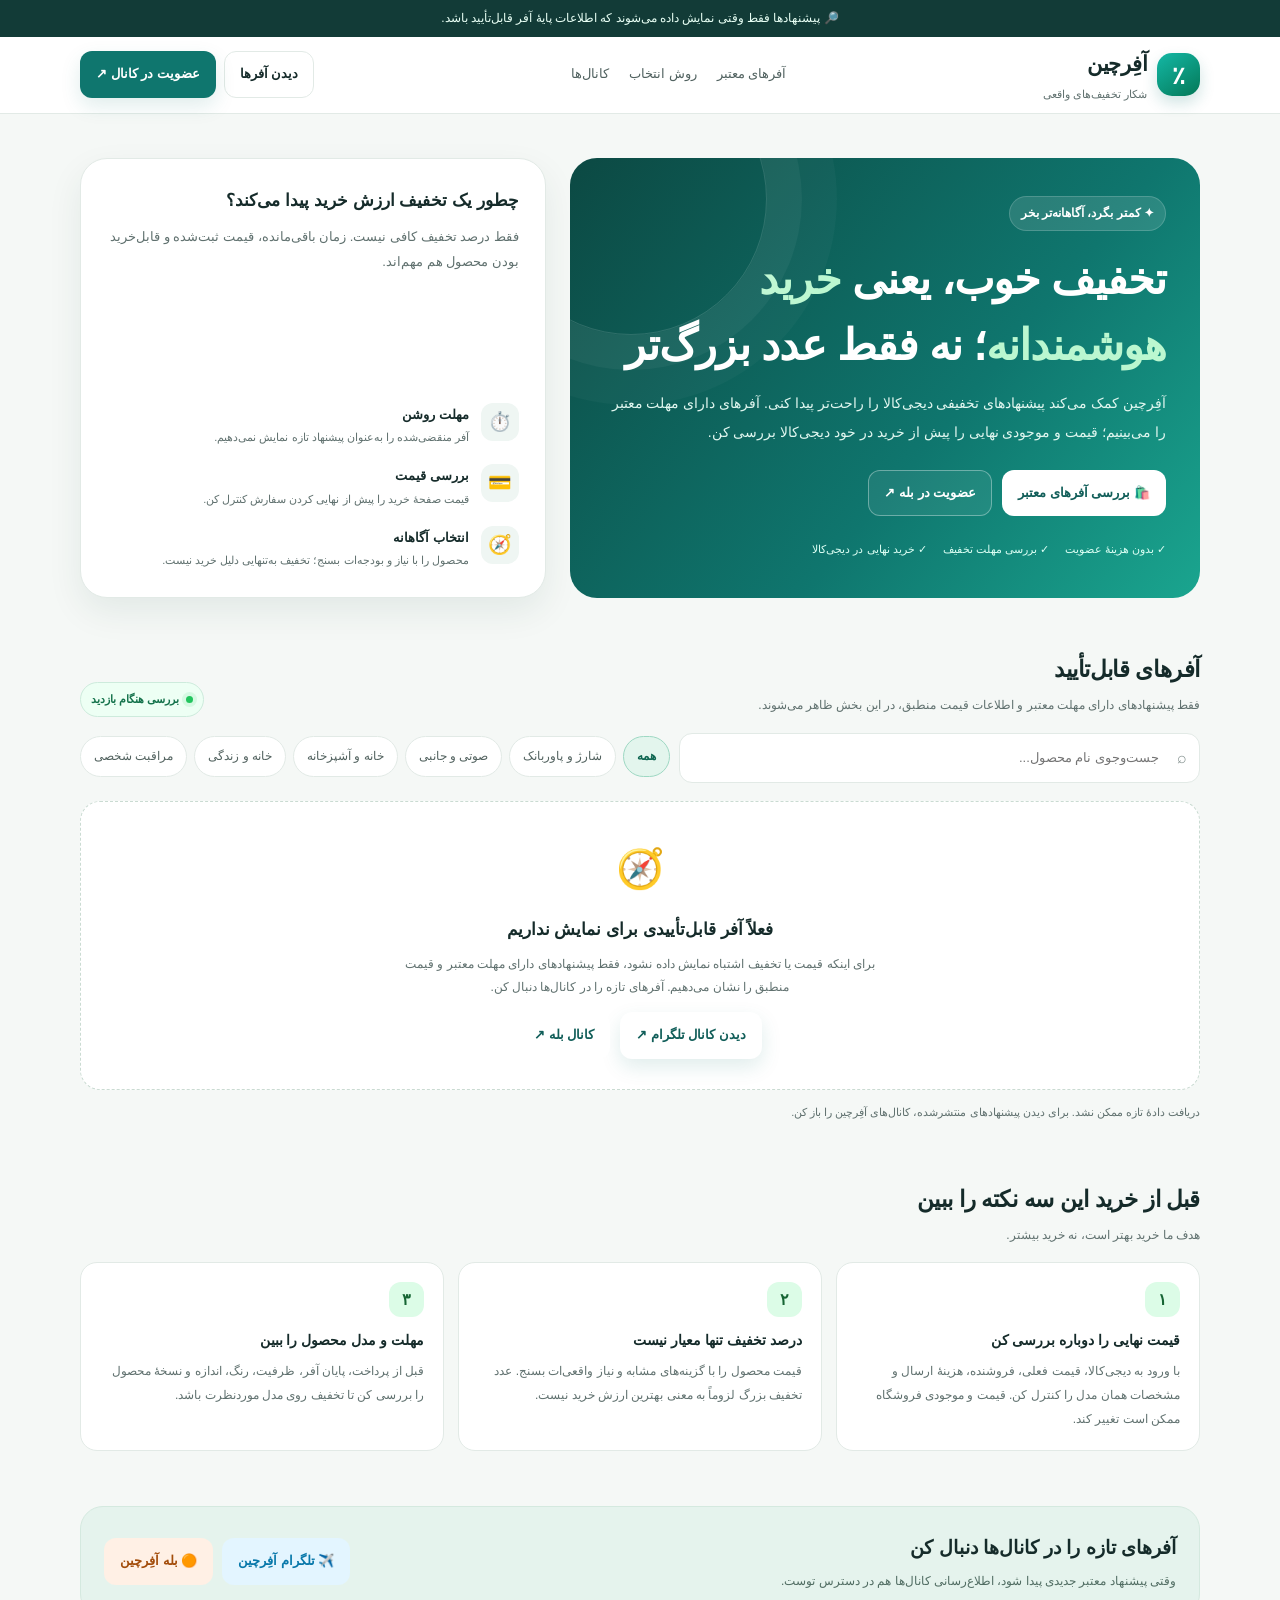
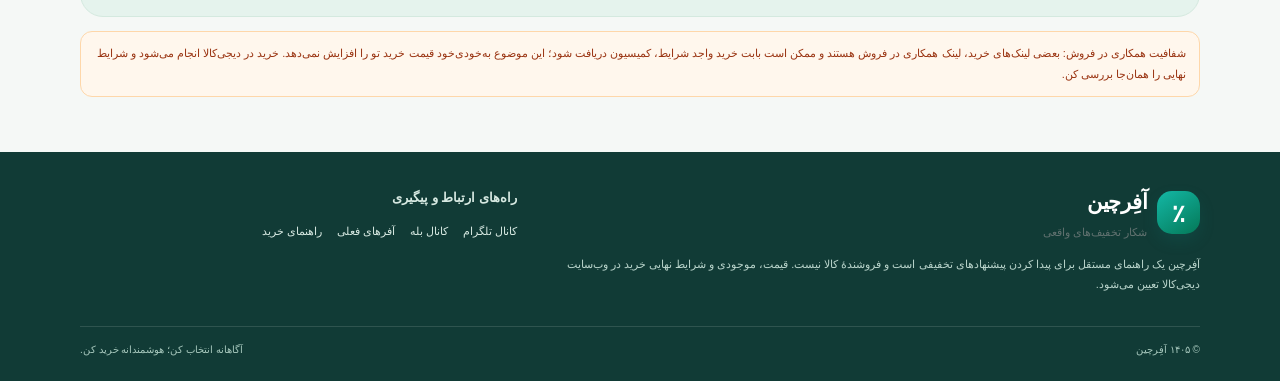
==== website/index.html @ 85b41092 "Create responsive Persian OfferChin affiliate website" ====
<!doctype html>
<html lang="fa" dir="rtl">
<head>
  <meta charset="utf-8">
  <meta name="viewport" content="width=device-width, initial-scale=1">
  <meta name="theme-color" content="#0f766e">
  <meta name="description" content="آفِرچین؛ شکار تخفیف‌های واقعی دیجی‌کالا. آفرهای دارای مهلت معتبر را بررسی کنید و قبل از خرید، قیمت و شرایط نهایی را ببینید.">
  <meta name="robots" content="index,follow,max-image-preview:large">
  <title>آفِرچین | شکار تخفیف‌های واقعی</title>
  <style>
    :root{--ink:#152b2a;--muted:#60716f;--brand:#0f766e;--brand-dark:#115e59;--mint:#dcfce7;--paper:#f5f8f6;--card:#fff;--line:#e2eae6;--orange:#f97316;--soft:#eff6f3;--shadow:0 14px 35px rgba(17,58,51,.08)}
    *{box-sizing:border-box}
    html{scroll-behavior:smooth}
    body{margin:0;background:var(--paper);color:var(--ink);font-family:Tahoma,"Segoe UI",Arial,sans-serif;line-height:1.9}
    a{color:inherit;text-decoration:none}
    button,input{font:inherit}
    .wrap{width:min(1120px,calc(100% - 32px));margin-inline:auto}
    .topline{background:#123b37;color:#e8fff5;font-size:12px;text-align:center;padding:7px 12px}
    header{background:rgba(255,255,255,.94);border-bottom:1px solid var(--line);position:sticky;top:0;z-index:20;backdrop-filter:blur(12px)}
    .nav{min-height:76px;display:flex;align-items:center;justify-content:space-between;gap:18px}
    .brand{display:flex;align-items:center;gap:10px;font-weight:900;font-size:21px;letter-spacing:-.5px}
    .brandmark{height:43px;width:43px;border-radius:15px;background:linear-gradient(145deg,#14b8a6,#047857);display:grid;place-items:center;color:white;font-size:24px;box-shadow:0 7px 15px #0f766e32}
    .brand small{display:block;color:var(--muted);font-size:11px;font-weight:500;letter-spacing:0}
    .navlinks{display:flex;align-items:center;gap:20px;color:#516260;font-size:13px}
    .navlinks a:hover{color:var(--brand)}
    .nav-actions{display:flex;gap:8px}
    .btn{display:inline-flex;align-items:center;justify-content:center;gap:8px;border:1px solid transparent;border-radius:12px;padding:10px 15px;font-weight:800;font-size:13px;cursor:pointer;transition:transform .15s,box-shadow .15s}
    .btn:hover{transform:translateY(-1px)}
    .btn-primary{background:var(--brand);color:#fff;box-shadow:0 8px 20px #0f766e21}
    .btn-primary:hover{background:var(--brand-dark)}
    .btn-light{background:#fff;border-color:var(--line);color:var(--ink)}
    .btn-telegram{background:#e3f5ff;color:#0878aa}
    .btn-bale{background:#fff0e5;color:#a34c0a}
    .hero{padding:44px 0 30px}
    .hero-grid{display:grid;grid-template-columns:1.15fr .85fr;gap:24px;align-items:stretch}
    .hero-main{position:relative;overflow:hidden;background:linear-gradient(130deg,#0c4943,#0f766e 60%,#1aa58f);border-radius:27px;color:white;padding:38px 34px;min-height:330px}
    .hero-main:after{content:"";position:absolute;width:270px;height:270px;border:1px solid #ffffff24;border-radius:50%;left:-75px;top:-95px;box-shadow:0 0 0 35px #ffffff0b,0 0 0 70px #ffffff07}
    .eyebrow{display:inline-flex;align-items:center;gap:7px;font-size:12px;font-weight:800;background:#ffffff1e;border:1px solid #ffffff2b;padding:5px 11px;border-radius:999px}
    h1{font-size:clamp(27px,4vw,43px);line-height:1.55;margin:15px 0 10px;letter-spacing:-1px;max-width:630px}
    .hero-main p{margin:0;max-width:560px;color:#e1f7f0;font-size:14px;line-height:2.1}
    .hero-buttons{display:flex;gap:10px;flex-wrap:wrap;margin-top:22px}
    .hero-buttons .btn{background:#fff;color:var(--brand-dark)}
    .hero-buttons .btn-outline{background:#ffffff12;color:white;border-color:#ffffff58}
    .hero-points{display:flex;flex-wrap:wrap;gap:16px;margin-top:23px;font-size:11px;color:#dcfff4}
    .hero-points span{display:flex;align-items:center;gap:5px}
    .side-panel{background:#fff;border:1px solid var(--line);border-radius:27px;padding:26px;display:flex;flex-direction:column;justify-content:space-between;box-shadow:var(--shadow)}
    .side-panel h2{font-size:17px;margin:0 0 8px}
    .side-panel p{color:var(--muted);font-size:13px;margin:0}
    .trust-list{display:grid;gap:16px;margin-top:24px}
    .trust-item{display:flex;gap:12px;align-items:flex-start}
    .trust-icon{height:38px;width:38px;flex:0 0 38px;border-radius:12px;background:var(--soft);display:grid;place-items:center;font-size:19px}
    .trust-item b{font-size:13px;display:block}
    .trust-item small{display:block;color:var(--muted);font-size:11px;margin-top:1px;line-height:1.8}
    .section{padding:20px 0 35px}
    .section-head{display:flex;align-items:end;justify-content:space-between;gap:14px;margin-bottom:16px}
    .section-head h2{font-size:23px;letter-spacing:-.4px;margin:0}
    .section-head p{margin:2px 0 0;color:var(--muted);font-size:12px}
    .live-pill{display:inline-flex;align-items:center;gap:7px;border:1px solid #cdebdc;background:#edfff4;color:#14724b;border-radius:999px;padding:6px 10px;font-size:11px;font-weight:800;white-space:nowrap}
    .dot{height:7px;width:7px;background:#22c55e;border-radius:50%;box-shadow:0 0 0 4px #22c55e1c}
    .filterbar{display:flex;gap:9px;align-items:center;margin-bottom:18px;flex-wrap:wrap}
    .searchbox{flex:1;min-width:200px;position:relative}
    .searchbox span{position:absolute;right:13px;top:50%;transform:translateY(-50%);color:#84918f}
    .searchbox input{width:100%;border:1px solid var(--line);background:white;border-radius:13px;padding:12px 40px 12px 12px;outline:none;font-size:13px}
    .searchbox input:focus{border-color:#65b9a6;box-shadow:0 0 0 3px #0f766e10}
    .filters{display:flex;gap:7px;overflow:auto;padding-bottom:3px}
    .chip{white-space:nowrap;background:#fff;border:1px solid var(--line);border-radius:999px;padding:8px 13px;font-size:12px;color:#52625f;cursor:pointer}
    .chip.active,.chip:hover{background:#e3f5ed;border-color:#9ed8c3;color:#0f6651;font-weight:800}
    .grid{display:grid;grid-template-columns:repeat(3,minmax(0,1fr));gap:16px}
    .product{background:#fff;border:1px solid var(--line);border-radius:19px;overflow:hidden;box-shadow:0 4px 16px #183b3310;display:flex;flex-direction:column;min-width:0;transition:transform .18s,box-shadow .18s}
    .product:hover{transform:translateY(-3px);box-shadow:var(--shadow)}
    .product-media{height:190px;background:linear-gradient(145deg,#f7fbf8,#edf4f1);position:relative;display:grid;place-items:center;padding:14px}
    .product-media img{width:100%;height:100%;object-fit:contain;mix-blend-mode:multiply}
    .fallback-art{font-size:56px;opacity:.7}
    .discount{position:absolute;top:12px;right:12px;background:#dc2626;color:#fff;border-radius:9px;padding:3px 9px;font-size:12px;font-weight:900}
    .time-badge{position:absolute;left:10px;top:10px;background:#fff;border:1px solid #e6eee9;border-radius:9px;padding:3px 7px;color:#55645f;font-size:10px}
    .product-body{padding:15px;display:flex;flex-direction:column;gap:8px;flex:1}
    .category-label{font-size:10px;color:#187b61;font-weight:800}
    .product-title{font-size:13px;line-height:1.9;font-weight:800;display:-webkit-box;-webkit-line-clamp:2;-webkit-box-orient:vertical;overflow:hidden;min-height:48px}
    .prices{display:flex;align-items:baseline;gap:9px;flex-wrap:wrap}
    .current{font-size:18px;font-weight:900;color:#087f5b}
    .currency{font-size:10px;color:var(--muted);font-weight:500}
    .original{font-size:11px;color:#95a09d;text-decoration:line-through}
    .save-line{font-size:11px;color:#c2410c;font-weight:800}
    .product-footer{margin-top:auto;padding-top:8px}
    .product-footer .btn{width:100%;font-size:12px;padding:10px}
    .empty{background:#fff;border:1px dashed #cadbd2;border-radius:20px;padding:30px;text-align:center}
    .empty-icon{font-size:39px}
    .empty h3{font-size:17px;margin:7px 0}
    .empty p{color:var(--muted);font-size:12px;max-width:490px;margin:0 auto 14px}
    .status{color:var(--muted);font-size:11px;margin-top:12px;min-height:20px}
    .guides{display:grid;grid-template-columns:repeat(3,minmax(0,1fr));gap:14px}
    .guide{border:1px solid var(--line);background:#fff;border-radius:17px;padding:19px}
    .guide .number{width:35px;height:35px;border-radius:12px;display:grid;place-items:center;background:var(--mint);color:#166534;font-weight:900}
    .guide h3{font-size:14px;margin:10px 0 5px}
    .guide p{font-size:12px;color:var(--muted);margin:0;line-height:2}
    .channels{background:#e5f3ed;border:1px solid #d4e9df;border-radius:23px;padding:23px;display:flex;align-items:center;justify-content:space-between;gap:18px}
    .channels h2{font-size:19px;margin:0}
    .channels p{font-size:12px;color:#516d63;margin:4px 0 0}
    .channel-buttons{display:flex;gap:9px;flex-wrap:wrap}
    footer{margin-top:20px;background:#113b36;color:#d7e9e2;padding:30px 0 22px}
    .footer-grid{display:grid;grid-template-columns:1.2fr .8fr;gap:28px}
    footer .brand{color:white}
    footer p{font-size:11px;color:#b9d4cb;max-width:640px}
    .footer-links{display:flex;flex-wrap:wrap;gap:15px;font-size:11px;color:#d7e9e2}
    .copyright{border-top:1px solid #ffffff20;margin-top:20px;padding-top:13px;color:#a7c8bd;font-size:10px;display:flex;justify-content:space-between;gap:12px;flex-wrap:wrap}
    .disclosure{background:#fff7ed;border:1px solid #fed7aa;color:#9a3412;border-radius:12px;padding:11px 13px;font-size:11px;line-height:1.9;margin-top:14px}
    .skeleton{height:320px;border-radius:19px;background:linear-gradient(100deg,#edf2ef 25%,#f8fbf9 40%,#edf2ef 55%);background-size:200% 100%;animation:shine 1.5s infinite}
    @keyframes shine{to{background-position-x:-200%}}
    @media(max-width:860px){.hero-grid{grid-template-columns:1fr}.hero-main{min-height:300px}.side-panel{padding:21px}.trust-list{grid-template-columns:repeat(3,minmax(0,1fr));gap:12px}.trust-item{display:block}.trust-icon{margin-bottom:8px}.grid{grid-template-columns:repeat(2,minmax(0,1fr))}.navlinks{display:none}}
    @media(max-width:560px){.wrap{width:min(100% - 22px,1120px)}.topline{font-size:10px}.nav{min-height:65px}.brand{font-size:18px}.brandmark{height:39px;width:39px}.nav-actions .btn{padding:8px 10px;font-size:11px}.nav-actions .btn-light{display:none}.hero{padding-top:17px}.hero-main{padding:25px 20px;border-radius:22px;min-height:0}.hero-main h1{font-size:28px}.hero-main p{font-size:12px}.hero-points{gap:8px;font-size:10px}.side-panel{border-radius:22px}.trust-list{grid-template-columns:1fr}.trust-item{display:flex}.trust-icon{margin:0}.section{padding:15px 0 25px}.section-head{align-items:flex-start;flex-direction:column}.section-head h2{font-size:20px}.grid{gap:10px}.product{border-radius:15px}.product-media{height:140px;padding:10px}.product-body{padding:11px;gap:6px}.product-title{font-size:11px;min-height:43px}.current{font-size:15px}.original{font-size:10px}.time-badge{font-size:9px}.discount{font-size:10px;top:8px;right:8px}.product-footer .btn{font-size:10px;padding:9px 5px}.guides{grid-template-columns:1fr}.guide{padding:15px}.channels{padding:18px;align-items:flex-start;flex-direction:column}.channel-buttons{width:100%}.channel-buttons .btn{flex:1}.footer-grid{grid-template-columns:1fr;gap:12px}}
    @media(prefers-reduced-motion:reduce){*,*::before,*::after{scroll-behavior:auto!important;animation:none!important;transition:none!important}}
  </style>
</head>
<body>
  <div class="topline">🔎 پیشنهادها فقط وقتی نمایش داده می‌شوند که اطلاعات پایهٔ آفر قابل‌تأیید باشد.</div>
  <header>
    <div class="wrap nav">
      <a class="brand" href="#" aria-label="آفرچین، صفحه اصلی">
        <span class="brandmark">٪</span>
        <span>آفِرچین<small>شکار تخفیف‌های واقعی</small></span>
      </a>
      <nav class="navlinks" aria-label="ناوبری اصلی">
        <a href="#offers">آفرهای معتبر</a>
        <a href="#how">روش انتخاب</a>
        <a href="#channels">کانال‌ها</a>
      </nav>
      <div class="nav-actions">
        <a class="btn btn-light" href="#offers">دیدن آفرها</a>
        <a class="btn btn-primary" href="https://t.me/OfferChin" target="_blank" rel="noopener noreferrer">عضویت در کانال ↗</a>
      </div>
    </div>
  </header>

  <main>
    <section class="hero">
      <div class="wrap hero-grid">
        <div class="hero-main">
          <span class="eyebrow">✦ کمتر بگرد، آگاهانه‌تر بخر</span>
          <h1>تخفیف خوب، یعنی <span style="color:#bbf7d0">خرید هوشمندانه</span>؛ نه فقط عدد بزرگ‌تر</h1>
          <p>آفِرچین کمک می‌کند پیشنهادهای تخفیفی دیجی‌کالا را راحت‌تر پیدا کنی. آفرهای دارای مهلت معتبر را می‌بینیم؛ قیمت و موجودی نهایی را پیش از خرید در خود دیجی‌کالا بررسی کن.</p>
          <div class="hero-buttons">
            <a class="btn" href="#offers">🛍️ بررسی آفرهای معتبر</a>
            <a class="btn btn-outline" href="https://ble.ir/OfferChin" target="_blank" rel="noopener noreferrer">عضویت در بله ↗</a>
          </div>
          <div class="hero-points">
            <span>✓ بدون هزینهٔ عضویت</span>
            <span>✓ بررسی مهلت تخفیف</span>
            <span>✓ خرید نهایی در دیجی‌کالا</span>
          </div>
        </div>
        <aside class="side-panel">
          <div>
            <h2>چطور یک تخفیف ارزش خرید پیدا می‌کند؟</h2>
            <p>فقط درصد تخفیف کافی نیست. زمان باقی‌مانده، قیمت ثبت‌شده و قابل‌خرید بودن محصول هم مهم‌اند.</p>
          </div>
          <div class="trust-list">
            <div class="trust-item">
              <div class="trust-icon">⏱️</div>
              <div><b>مهلت روشن</b><small>آفر منقضی‌شده را به‌عنوان پیشنهاد تازه نمایش نمی‌دهیم.</small></div>
            </div>
            <div class="trust-item">
              <div class="trust-icon">💳</div>
              <div><b>بررسی قیمت</b><small>قیمت صفحهٔ خرید را پیش از نهایی کردن سفارش کنترل کن.</small></div>
            </div>
            <div class="trust-item">
              <div class="trust-icon">🧭</div>
              <div><b>انتخاب آگاهانه</b><small>محصول را با نیاز و بودجه‌ات بسنج؛ تخفیف به‌تنهایی دلیل خرید نیست.</small></div>
            </div>
          </div>
        </aside>
      </div>
    </section>

    <section class="section" id="offers">
      <div class="wrap">
        <div class="section-head">
          <div>
            <h2>آفرهای قابل‌تأیید</h2>
            <p>فقط پیشنهادهای دارای مهلت معتبر و اطلاعات قیمت منطبق، در این بخش ظاهر می‌شوند.</p>
          </div>
          <span class="live-pill"><span class="dot"></span> بررسی هنگام بازدید</span>
        </div>
        <div class="filterbar">
          <label class="searchbox"><span>⌕</span><input id="search" type="search" placeholder="جست‌وجوی نام محصول..." aria-label="جست‌وجوی محصول"></label>
          <div class="filters" aria-label="دسته‌بندی محصولات">
            <button class="chip active" data-category="all">همه</button>
            <button class="chip" data-category="power_backup">شارژ و پاوربانک</button>
            <button class="chip" data-category="audio_wearables">صوتی و جانبی</button>
            <button class="chip" data-category="home_kitchen">خانه و آشپزخانه</button>
            <button class="chip" data-category="home_living">خانه و زندگی</button>
            <button class="chip" data-category="personal_care">مراقبت شخصی</button>
          </div>
        </div>
        <div id="offer-grid" class="grid" aria-live="polite">
          <div class="skeleton"></div><div class="skeleton"></div><div class="skeleton"></div>
        </div>
        <div class="status" id="status">در حال بررسی مهلت تخفیف و انطباق قیمت‌ها…</div>
      </div>
    </section>

    <section class="section" id="how">
      <div class="wrap">
        <div class="section-head">
          <div><h2>قبل از خرید این سه نکته را ببین</h2><p>هدف ما خرید بهتر است، نه خرید بیشتر.</p></div>
        </div>
        <div class="guides">
          <article class="guide">
            <div class="number">۱</div>
            <h3>قیمت نهایی را دوباره بررسی کن</h3>
            <p>با ورود به دیجی‌کالا، قیمت فعلی، فروشنده، هزینهٔ ارسال و مشخصات همان مدل را کنترل کن. قیمت و موجودی فروشگاه ممکن است تغییر کند.</p>
          </article>
          <article class="guide">
            <div class="number">۲</div>
            <h3>درصد تخفیف تنها معیار نیست</h3>
            <p>قیمت محصول را با گزینه‌های مشابه و نیاز واقعی‌ات بسنج. عدد تخفیف بزرگ لزوماً به معنی بهترین ارزش خرید نیست.</p>
          </article>
          <article class="guide">
            <div class="number">۳</div>
            <h3>مهلت و مدل محصول را ببین</h3>
            <p>قبل از پرداخت، پایان آفر، ظرفیت، رنگ، اندازه و نسخهٔ محصول را بررسی کن تا تخفیف روی مدل موردنظرت باشد.</p>
          </article>
        </div>
      </div>
    </section>

    <section class="section" id="channels">
      <div class="wrap">
        <div class="channels">
          <div>
            <h2>آفرهای تازه را در کانال‌ها دنبال کن</h2>
            <p>وقتی پیشنهاد معتبر جدیدی پیدا شود، اطلاع‌رسانی کانال‌ها هم در دسترس توست.</p>
          </div>
          <div class="channel-buttons">
            <a class="btn btn-telegram" href="https://t.me/OfferChin" target="_blank" rel="noopener noreferrer">✈️ تلگرام آفِرچین</a>
            <a class="btn btn-bale" href="https://ble.ir/OfferChin" target="_blank" rel="noopener noreferrer">🟠 بله آفِرچین</a>
          </div>
        </div>
        <div class="disclosure">شفافیت همکاری در فروش: بعضی لینک‌های خرید، لینک همکاری در فروش هستند و ممکن است بابت خرید واجد شرایط، کمیسیون دریافت شود؛ این موضوع به‌خودی‌خود قیمت خرید تو را افزایش نمی‌دهد. خرید در دیجی‌کالا انجام می‌شود و شرایط نهایی را همان‌جا بررسی کن.</div>
      </div>
    </section>
  </main>

  <footer>
    <div class="wrap">
      <div class="footer-grid">
        <div>
          <a class="brand" href="#"><span class="brandmark">٪</span><span>آفِرچین<small>شکار تخفیف‌های واقعی</small></span></a>
          <p>آفِرچین یک راهنمای مستقل برای پیدا کردن پیشنهادهای تخفیفی است و فروشندهٔ کالا نیست. قیمت، موجودی و شرایط نهایی خرید در وب‌سایت دیجی‌کالا تعیین می‌شود.</p>
        </div>
        <div>
          <b style="font-size:13px">راه‌های ارتباط و پیگیری</b>
          <div class="footer-links" style="margin-top:9px">
            <a href="https://t.me/OfferChin" target="_blank" rel="noopener noreferrer">کانال تلگرام</a>
            <a href="https://ble.ir/OfferChin" target="_blank" rel="noopener noreferrer">کانال بله</a>
            <a href="#offers">آفرهای فعلی</a>
            <a href="#how">راهنمای خرید</a>
          </div>
        </div>
      </div>
      <div class="copyright"><span>© <span id="year"></span> آفِرچین</span><span>آگاهانه انتخاب کن؛ هوشمندانه خرید کن.</span></div>
    </div>
  </footer>

  <script>
    (function(){
      "use strict";
      var STATE_URL = "https://raw.githubusercontent.com/Mehran0960/ai_news_bot/main/affilio_radar/state.json";
      var CANDIDATES_URL = "https://raw.githubusercontent.com/Mehran0960/ai_news_bot/main/affilio_radar/candidates.json";
      var TRACKER = "https://affiliate-deal-radar.m-hoseyni-6966.workers.dev";
      var categories = {
        power_backup:"شارژ و پاوربانک",
        audio_wearables:"صوتی و جانبی",
        home_kitchen:"خانه و آشپزخانه",
        home_living:"خانه و زندگی",
        personal_care:"مراقبت شخصی",
        other:"پیشنهاد منتخب"
      };
      var bannedTitle = /(قرص|کپسول|دارو|دارویی|مکمل|ویتامین|زینک|منیزیم|کلسیم|شربت|قطره خوراکی|پروتئین وی|امگا\s*۳|امگا-?3|ال-?کارنیتین|داروخانه)/i;
      var allOffers = [];
      var selectedCategory = "all";
      var query = "";
      var grid = document.getElementById("offer-grid");
      var status = document.getElementById("status");
      document.getElementById("year").textContent = new Intl.DateTimeFormat("fa-IR",{year:"numeric"}).format(new Date());

      function num(value){return Number(value || 0);}
      function money(value){return new Intl.NumberFormat("fa-IR",{maximumFractionDigits:0}).format(num(value));}
      function parseTime(value){var d = value ? new Date(value) : null; return d && !isNaN(d.getTime()) ? d : null;}
      function samePrice(candidate, saved){
        return num(candidate.current_price) === num(saved.posted_current_price)
          && num(candidate.original_price) === num(saved.posted_original_price)
          && num(candidate.discount_percent) === num(saved.posted_discount_percent);
      }
      function isCurrent(saved, now){
        var expires = parseTime(saved.expires_at);
        if(!expires || expires.getTime() <= now + 120000) return false;
        if(saved.expiry_status !== "tracked" || saved.expiry_source !== "digikala_live_deals_feed") return false;
        if(saved.expired_deleted_at || saved.deadline_unavailable_deleted_at || saved.bale_deadline_unavailable_deleted_at) return false;
        var ds = saved.delivery_status || {};
        return ds.telegram === "sent" || ds.bale === "sent";
      }
      function trackedUrl(id, affiliateUrl){
        return TRACKER + "/p/" + encodeURIComponent(id) + "?u=" + encodeURIComponent(affiliateUrl);
      }
      function imageOrEmoji(product){
        if(product.image_url) return '<img src="' + escapeHtml(product.image_url) + '" alt="" loading="lazy" referrerpolicy="no-referrer" onerror="this.style.display=\'none\';this.nextElementSibling.style.display=\'block\'"><span class="fallback-art" style="display:none">🛍️</span>';
        return '<span class="fallback-art">🛍️</span>';
      }
      function escapeHtml(value){
        return String(value == null ? "" : value).replace(/[&<>"']/g,function(ch){return {"&":"&amp;","<":"&lt;",">":"&gt;",'"':"&quot;","'":"&#39;"}[ch];});
      }
      function render(){
        var offers = allOffers.filter(function(o){
          var matchesCategory = selectedCategory === "all" || o.category === selectedCategory;
          var matchesQuery = !query || o.title.toLowerCase().indexOf(query.toLowerCase()) >= 0;
          return matchesCategory && matchesQuery;
        });
        if(!offers.length){
          grid.innerHTML = '<div class="empty" style="grid-column:1/-1"><div class="empty-icon">🧭</div><h3>' + (allOffers.length ? 'در این دسته آفر قابل‌تأییدی نداریم' : 'فعلاً آفر قابل‌تأییدی برای نمایش نداریم') + '</h3><p>برای اینکه قیمت یا تخفیف اشتباه نمایش داده نشود، فقط پیشنهادهای دارای مهلت معتبر و قیمت منطبق را نشان می‌دهیم. آفرهای تازه را در کانال‌ها دنبال کن.</p><div class="hero-buttons" style="justify-content:center;margin-top:8px"><a class="btn btn-primary" href="https://t.me/OfferChin" target="_blank" rel="noopener noreferrer">دیدن کانال تلگرام ↗</a><a class="btn btn-bale" href="https://ble.ir/OfferChin" target="_blank" rel="noopener noreferrer">کانال بله ↗</a></div></div>';
          return;
        }
        grid.innerHTML = offers.map(function(o){
          var time = parseTime(o.expires_at);
          var dateLabel = time ? "تا " + new Intl.DateTimeFormat("fa-IR",{hour:"2-digit",minute:"2-digit"}).format(time) : "مهلت تأییدشده";
          var save = Math.max(0,num(o.original_price)-num(o.current_price));
          return '<article class="product"><div class="product-media">' + imageOrEmoji(o) + '<span class="discount">' + money(o.discount_percent) + '٪ تخفیف</span><span class="time-badge">⏱ ' + dateLabel + '</span></div><div class="product-body"><div class="category-label">' + escapeHtml(categories[o.category] || "پیشنهاد منتخب") + '</div><div class="product-title">' + escapeHtml(o.title) + '</div><div class="prices"><span class="current">' + money(o.current_price) + ' <span class="currency">تومان</span></span><span class="original">' + money(o.original_price) + ' تومان</span></div><div class="save-line">💚 صرفه‌جویی اسمی: ' + money(save) + ' تومان</div><div class="product-footer"><a class="btn btn-primary" href="' + escapeHtml(o.click_url) + '" target="_blank" rel="sponsored nofollow noopener noreferrer">بررسی قیمت و خرید ↗</a></div></div></article>';
        }).join("");
      }
      function safeProduct(saved, candidate, id, now){
        if(!candidate || !isCurrent(saved, now)) return null;
        if(!candidate.has_affiliate_link || !candidate.affiliate_url || !candidate.image_url) return null;
        if(candidate.availability !== "in_stock" || !samePrice(candidate,saved)) return null;
        if(candidate.qualifies_as_deal !== true || num(candidate.discount_percent) < 10) return null;
        if(bannedTitle.test(saved.title || candidate.title || "")) return null;
        var checked = parseTime(candidate.checked_at);
        if(!checked || now - checked.getTime() > 12*60*60*1000 || checked.getTime() > now + 5*60*1000) return null;
        if(!/^https:\/\/www\.digikala\.com\/product\/dkp-\d+\/?/i.test(candidate.affiliate_url)) return null;
        var expires = parseTime(saved.expires_at);
        return {
          id:id,
          title:saved.title || candidate.title,
          current_price:num(saved.posted_current_price),
          original_price:num(saved.posted_original_price),
          discount_percent:num(saved.posted_discount_percent),
          expires_at:expires.toISOString(),
          category:candidate.category || "other",
          image_url:candidate.image_url,
          click_url:trackedUrl(id,candidate.affiliate_url),
          ts:num(saved.ts)
        };
      }
      async function load(){
        var cacheTag = "?v=" + Math.floor(Date.now()/60000);
        try{
          var responses = await Promise.all([
            fetch(STATE_URL + cacheTag,{cache:"no-store"}),
            fetch(CANDIDATES_URL + cacheTag,{cache:"no-store"})
          ]);
          if(!responses[0].ok || !responses[1].ok) throw new Error("feed unavailable");
          var state = await responses[0].json();
          var candidateData = await responses[1].json();
          var products = Array.isArray(candidateData.products) ? candidateData.products : [];
          var byId = new Map(products.map(function(p){return [p.product_id,p];}));
          var now = Date.now();
          var items = [];
          Object.keys(state.published || {}).forEach(function(id){
            var item = safeProduct(state.published[id],byId.get(id),id,now);
            if(item) items.push(item);
          });
          items.sort(function(a,b){return b.ts-a.ts;});
          allOffers = items.slice(0,18);
          if(allOffers.length){
            status.textContent = "تعداد " + money(allOffers.length) + " آفر واجد شرایط نمایش داده می‌شود. مهلت و داده‌های پایه هنگام بازدید بررسی شده‌اند؛ قیمت نهایی را در دیجی‌کالا کنترل کن.";
          }else{
            status.textContent = "در آخرین بررسی، محصولی که همهٔ شروط اعتبار را داشته باشد یافت نشد؛ هیچ قیمت تأییدنشده‌ای نمایش داده نمی‌شود.";
          }
          render();
        }catch(e){
          allOffers = [];
          render();
          status.textContent = "دریافت دادهٔ تازه ممکن نشد. برای دیدن پیشنهادهای منتشرشده، کانال‌های آفِرچین را باز کن.";
        }
      }
      document.getElementById("search").addEventListener("input",function(event){query=event.target.value.trim();render();});
      document.querySelectorAll("[data-category]").forEach(function(button){
        button.addEventListener("click",function(){
          selectedCategory = button.getAttribute("data-category");
          document.querySelectorAll("[data-category]").forEach(function(item){item.classList.toggle("active",item===button);});
          render();
        });
      });
      load();
      window.setInterval(load,5*60*1000);
    })();
  </script>
</body>
</html>
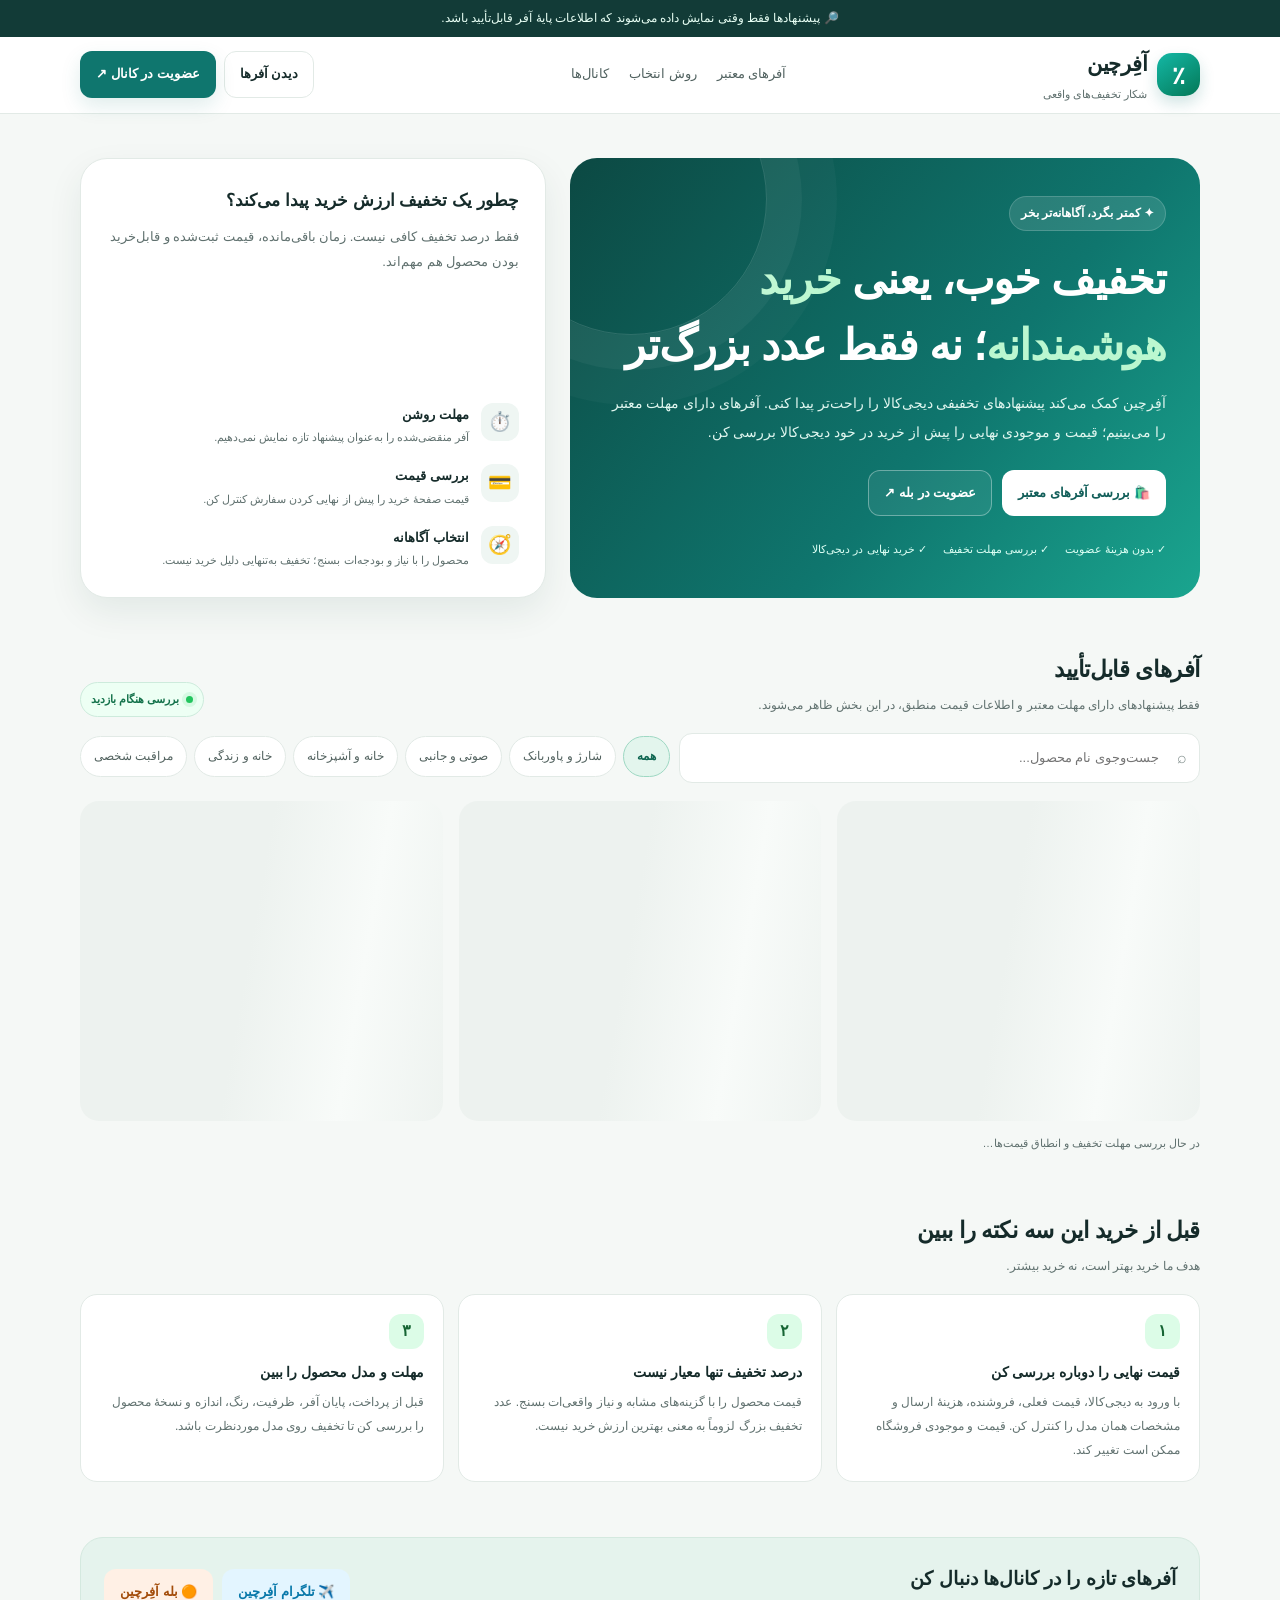
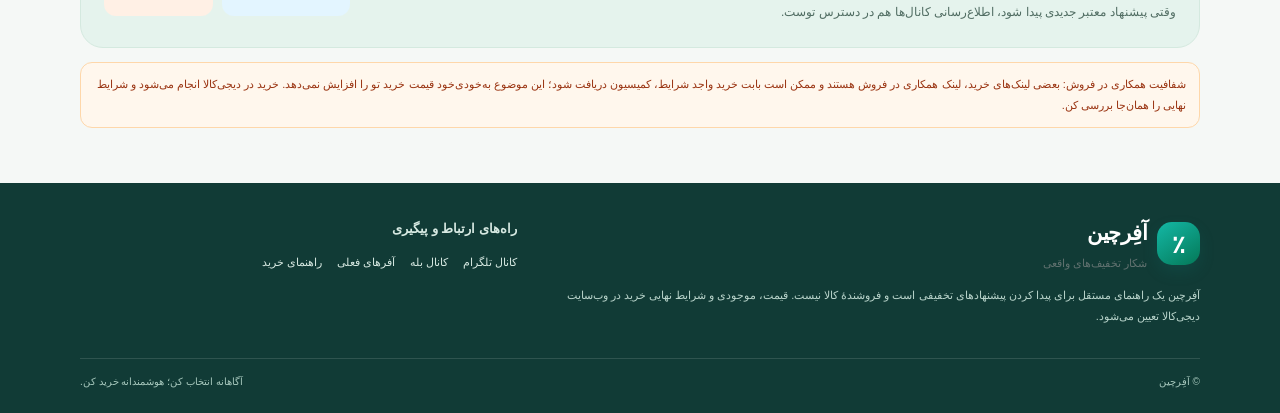
==== commit f3f76c46: "Fix image fallback handler on OfferChin site" ====
--- a/website/index.html
+++ b/website/index.html
@@ -303,7 +303,7 @@
         return TRACKER + "/p/" + encodeURIComponent(id) + "?u=" + encodeURIComponent(affiliateUrl);
       }
       function imageOrEmoji(product){
-        if(product.image_url) return '<img src="' + escapeHtml(product.image_url) + '" alt="" loading="lazy" referrerpolicy="no-referrer" onerror="this.style.display=\'none\';this.nextElementSibling.style.display=\'block\'"><span class="fallback-art" style="display:none">🛍️</span>';
+        if(product.image_url) return '<img src="' + escapeHtml(product.image_url) + '" alt="" loading="lazy" referrerpolicy="no-referrer" onerror="this.style.display='none';this.nextElementSibling.style.display='block'"><span class="fallback-art" style="display:none">🛍️</span>';
         return '<span class="fallback-art">🛍️</span>';
       }
       function escapeHtml(value){
